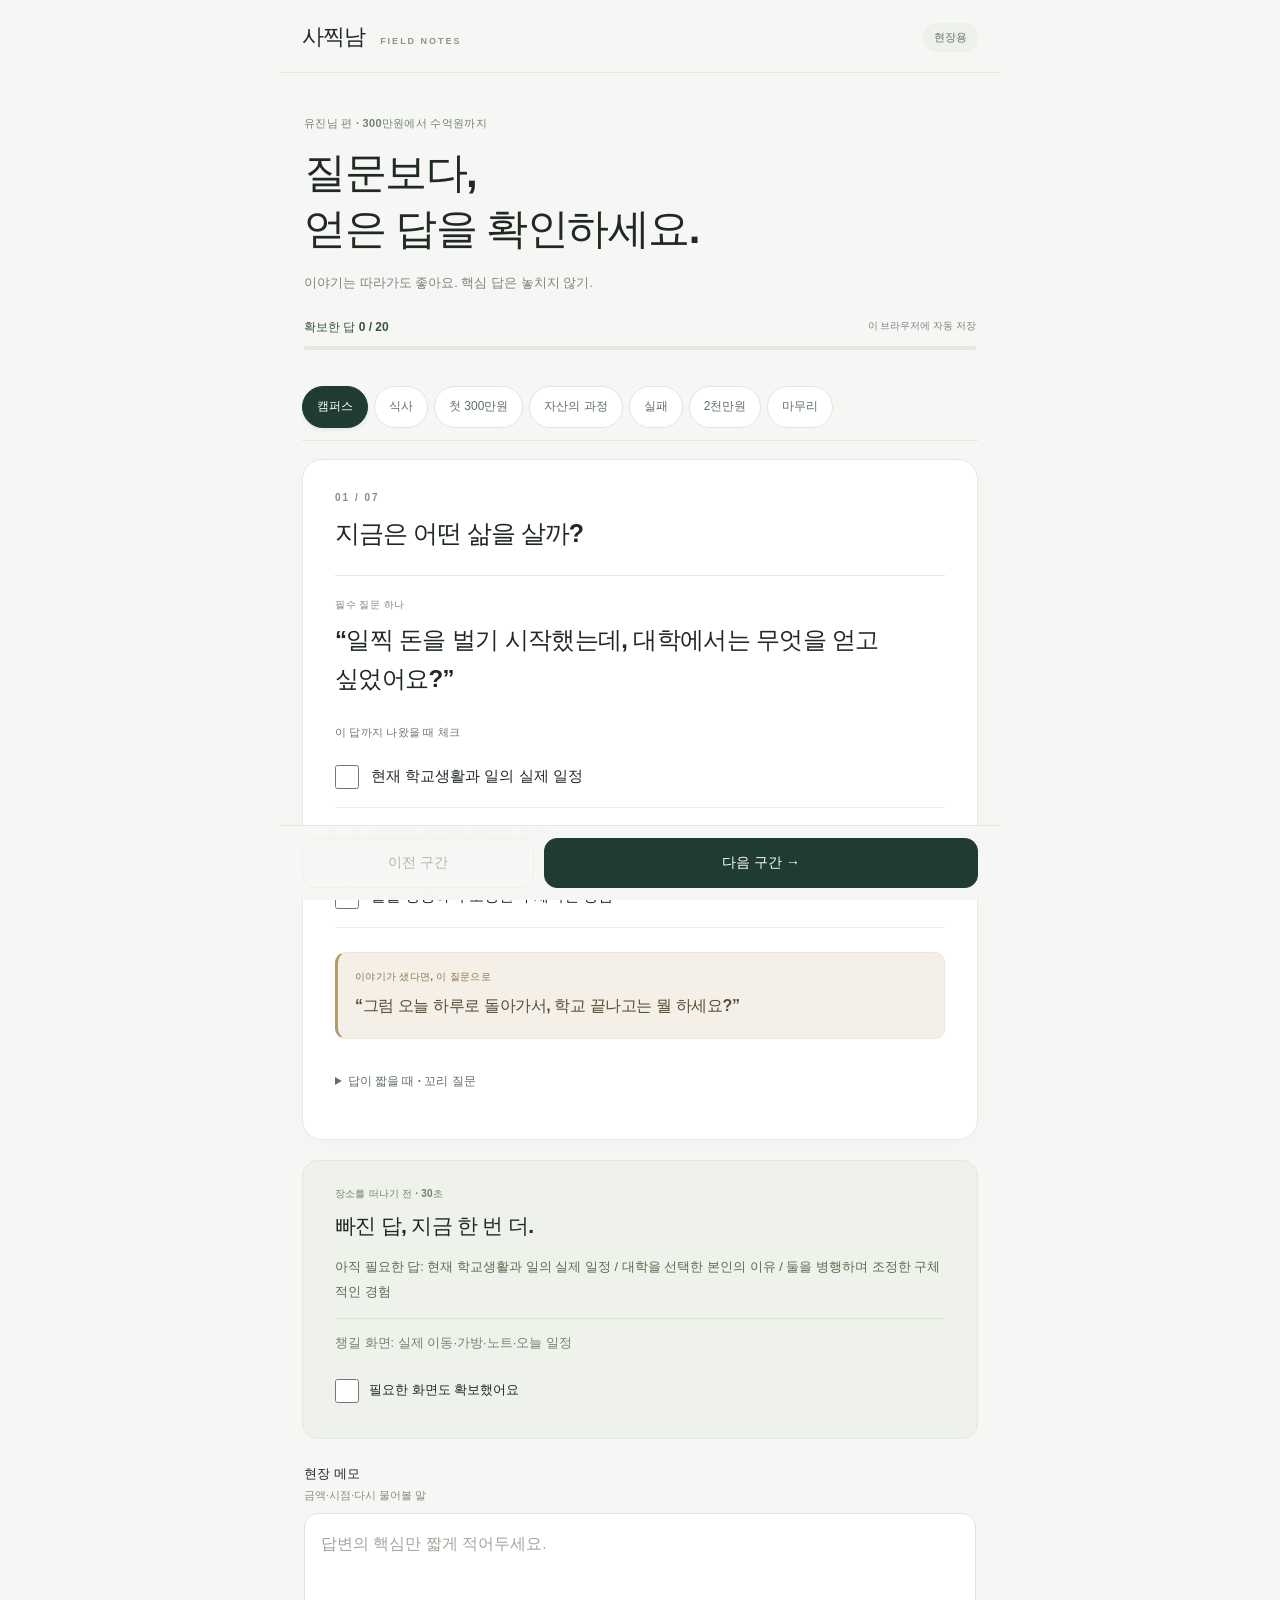
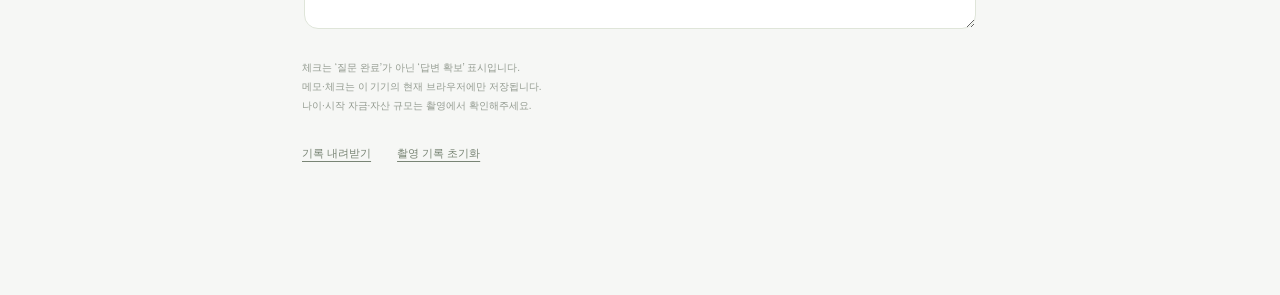
==== index.html @ 492e7551 "Create mobile field interview cards" ====
<!doctype html><html lang="ko"><head><meta charset="utf-8"><meta name="viewport" content="width=device-width, initial-scale=1, viewport-fit=cover"><meta name="theme-color" content="#f5f4ee"><meta name="robots" content="noindex,nofollow"><title>사찍남 · 현장 카드</title><link rel="stylesheet" href="style.css"><link rel="stylesheet" href="refined.css"></head><body>
<header><div class="brand">사찍남 <span>FIELD NOTES</span></div><span class="private">현장용</span></header>
<main><section class="intro"><p class="eyebrow">유진님 편 · 300만원에서 수억원까지</p><h1>질문보다,<br>얻은 답을 확인하세요.</h1><p class="sub">이야기는 따라가도 좋아요. 핵심 답은 놓치지 않기.</p><div class="progress-label"><strong id="total"></strong><span id="save" role="status">이 브라우저에 자동 저장</span></div><progress id="progress" max="20" value="0" aria-label="전체 답변 확보 진행률"></progress></section>
<nav id="nav" aria-label="촬영 구간"></nav>
<article id="card"></article>
<section class="move"><div class="eyebrow">장소를 떠나기 전 · 30초</div><h2>빠진 답, 지금 한 번 더.</h2><p id="missing"></p><p id="shot"></p><label class="shot-check"><input type="checkbox" id="shotDone"> 필요한 화면도 확보했어요</label></section>
<section class="notes"><label for="memo">현장 메모 <span>금액·시점·다시 물어볼 말</span></label><textarea id="memo" rows="3" placeholder="답변의 핵심만 짧게 적어두세요."></textarea></section>
<div class="paging"><button id="prev">이전 구간</button><button id="next">다음 구간 →</button></div>
<footer>체크는 ‘질문 완료’가 아닌 ‘답변 확보’ 표시입니다.<br>메모·체크는 이 기기의 현재 브라우저에만 저장됩니다.<br>나이·시작 자금·자산 규모는 촬영에서 확인해주세요.<div class="tools"><button id="export">기록 내려받기</button><button id="reset">촬영 기록 초기화</button></div></footer></main>
<dialog id="resetDialog"><h2>촬영 기록을 비울까요?</h2><p>이 브라우저에 저장된 체크와 메모를 지웁니다. 필요하면 먼저 기록을 내려받으세요.</p><button id="cancelReset">취소</button><button id="confirmReset">기록 비우기</button></dialog>
<script src="app.js"></script></body></html>
---- style.css ----
:root{font-family:-apple-system,BlinkMacSystemFont,'Apple SD Gothic Neo','Noto Sans KR',sans-serif;color:#232820;background:#f5f4ee;font-synthesis:none}*{box-sizing:border-box}body{margin:0}header{max-width:720px;margin:auto;padding:24px 22px 14px;display:flex;justify-content:space-between;align-items:center}.brand{font-weight:850;font-size:21px}.brand span{font-size:10px;letter-spacing:1.5px;margin-left:10px;color:#6a7065}.private{font-size:11px;border:1px solid #cccfc4;border-radius:20px;padding:6px 10px}main{max-width:720px;margin:auto;padding:12px 22px 40px}.eyebrow{font-size:12px;color:#626d58;font-weight:700;letter-spacing:.2px}h1{font-size:36px;line-height:1.3;letter-spacing:-1.6px;margin:16px 0}h2{font-size:22px;line-height:1.5;letter-spacing:-.7px}.sub{font-size:14px;color:#6b7068;line-height:1.7}.progress-label{display:flex;justify-content:space-between;gap:10px;font-size:12px;margin-top:28px}.progress-label span{color:#777e72;font-size:11px}progress{width:100%;height:5px;border:0;display:block;margin:10px 0 24px;background:#dedfd5;border-radius:5px}progress::-webkit-progress-bar{background:#dedfd5;border-radius:5px}progress::-webkit-progress-value{background:#576b42;border-radius:5px}nav{position:sticky;top:0;z-index:2;display:flex;overflow:auto;gap:7px;padding:12px 0;background:#f5f4eef5;scrollbar-width:none}button{font:inherit;cursor:pointer;min-height:44px;border:1px solid #d4d6cb;border-radius:10px;background:#fff;color:#333c2c;padding:11px 14px}button:focus-visible,input:focus-visible,textarea:focus-visible{outline:3px solid #bb7629;outline-offset:3px}nav button{white-space:nowrap;font-size:13px;border-radius:24px}nav button[aria-current=true]{background:#283822;color:white;border-color:#283822}article{margin-top:16px;background:white;border:1px solid #e0e2d7;border-radius:18px;padding:24px 22px}.number{font-size:12px;letter-spacing:1.5px;color:#738267}article h2{margin:12px 0 22px;font-size:27px}.question{border-top:1px solid #e4e5dd;padding-top:20px}.question p{font-size:21px;font-weight:700;line-height:1.65;margin:8px 0 24px;word-break:keep-all}.check-title{font-size:12px;font-weight:800;margin:4px 0 8px}.answer{display:flex;gap:12px;align-items:flex-start;min-height:56px;padding:14px 0;line-height:1.6;font-size:16px;border-bottom:1px solid #eeefe8}.answer input,.shot-check input{flex-shrink:0;width:23px;height:23px;margin:2px 0 0;accent-color:#566d40}.answer:has(input:checked){color:#5c6d4f}.rescue{background:#f8efe3;border-radius:12px;padding:16px;margin-top:24px}.rescue .eyebrow{color:#8b622f}.rescue p{font-size:17px;font-weight:700;line-height:1.6;margin:8px 0 0}details{margin-top:20px;font-size:15px;line-height:1.8}summary{cursor:pointer;min-height:44px;padding:8px 0;font-weight:600}details ul{padding-left:20px;margin:0}.move{padding:26px 6px 8px}.move h2{margin:6px 0}.move p{font-size:15px;line-height:1.8}#missing{color:#7e4c2c}#shot{color:#656c5f}.shot-check{display:flex;gap:10px;align-items:center;font-size:15px;min-height:44px}.notes{padding:22px 0}.notes label{font-weight:700;display:block;font-size:15px;margin-bottom:10px}.notes span{display:block;color:#7a8174;font-weight:400;font-size:12px;margin-top:5px}textarea{width:100%;font:inherit;font-size:16px;line-height:1.7;padding:14px;border:1px solid #cdd2c5;border-radius:12px;background:#fff;resize:vertical}.paging{display:flex;gap:10px}.paging button{flex:1}#next{background:#283822;color:white}button:disabled{opacity:.35;cursor:default}footer{font-size:11px;line-height:1.9;color:#787d73;margin-top:30px}.tools{display:flex;gap:10px;margin-top:16px}.tools button{font-size:12px;background:transparent}dialog{max-width:360px;width:calc(100% - 36px);border:0;border-radius:18px;padding:24px;line-height:1.7}dialog::backdrop{background:#0006}dialog h2{margin-top:0}dialog button{margin-right:8px}@media(min-width:650px){h1{font-size:44px}article{padding:32px}}@media(prefers-reduced-motion:no-preference){progress{transition:all .2s}}
---- refined.css ----
/* Mobile field notebook: quiet hierarchy, generous touch targets. */
:root{background:#f6f7f5;color:#202923;--ink:#203c32;--line:#e3e8e1}
header{padding-top:22px;padding-bottom:20px;border-bottom:1px solid var(--line)}
.brand{letter-spacing:-1px;font-size:22px}.brand span{letter-spacing:2px;color:#8a968b;font-size:9px;font-weight:600}
.private{color:#617466;background:#edf1eb;border:none;font-weight:600;padding:7px 11px}
main{padding-top:22px;padding-bottom:120px}.intro{padding:0 2px}.intro>.eyebrow{font-size:11px;color:#718175;letter-spacing:.3px}
h1{font-size:34px;letter-spacing:-1.5px;line-height:1.34;margin:14px 0}.sub{font-size:13px;color:#7a847c}
.progress-label{margin-top:25px}.progress-label strong{color:#365644;font-size:12px}.progress-label span{font-size:10px;color:#7a847c}
progress{height:4px;margin:10px 0 16px}progress::-webkit-progress-bar{background:#e3e9e0}progress::-webkit-progress-value{background:#52765b}
nav{background:#f6f7f5f7;padding:12px 0;border-bottom:1px solid var(--line);backdrop-filter:blur(12px);gap:6px}
nav button{font-size:12px;min-height:42px;padding:10px 14px;border-color:#e0e6dc;background:#fff;color:#607064}
nav button[aria-current=true]{background:var(--ink);border-color:var(--ink);box-shadow:0 2px 4px #203c3215}
article{border:1px solid var(--line);border-radius:20px;padding:24px 22px;margin-top:18px;box-shadow:0 5px 24px #263f2d04}
.number{font-size:10px;letter-spacing:2px;font-weight:700;color:#81917e}article h2{font-size:25px;letter-spacing:-1px;margin:12px 0 24px;line-height:1.45}
.question{border-top:1px solid var(--line);padding-top:22px}.question .eyebrow{font-size:10px;letter-spacing:.5px;color:#7e8b7f}.question p{font-size:21px;line-height:1.65;letter-spacing:-.65px;margin-bottom:26px}
.check-title{font-size:11px;color:#6d7b6f;letter-spacing:.2px}.answer{border-bottom:1px solid #edf0e9;font-size:15px;line-height:1.75;gap:12px;padding:15px 0;min-height:60px}
.answer:has(input:checked){background:#f3f7ef;border-radius:9px;color:#4c7051;padding-left:9px;padding-right:6px}
.answer input,.shot-check input{accent-color:#486d4e;width:24px;height:24px}.rescue{background:#f5f0e7;border:1px solid #eee6d7;border-left:3px solid #b69b6d;padding:17px;margin-top:24px;border-radius:11px}
.rescue .eyebrow{font-size:10px;color:#8a734f;letter-spacing:.3px}.rescue p{font-size:16px;line-height:1.8;letter-spacing:-.4px;color:#574c37}
details{font-size:14px;color:#647366}summary{font-size:12px;color:#617163;min-height:48px;padding:12px 0}
.move{margin-top:20px;padding:22px;background:#eef2eb;border:1px solid #e1e8dc;border-radius:16px}.move .eyebrow{font-size:10px;color:#6f806b}.move h2{font-size:21px;margin:9px 0 14px}.move p{font-size:13px;line-height:1.9}#missing{color:#596c50}#shot{color:#78816f;border-top:1px solid #dce3d5;padding-top:12px}.shot-check{font-size:13px;margin-top:12px}
.notes{padding:26px 2px 0}.notes label{font-size:13px}.notes span{font-size:11px;font-weight:400;color:#859080}textarea{border-color:#dfe5d9;border-radius:14px;font-size:16px;padding:16px;background:#fff;min-height:100px}textarea::placeholder{color:#a0a79c}
.paging{position:fixed;bottom:0;left:50%;transform:translateX(-50%);width:100%;max-width:720px;padding:12px 22px calc(12px + env(safe-area-inset-bottom));background:#f6f7f5f5;backdrop-filter:blur(16px);border-top:1px solid var(--line);z-index:5;gap:10px}
.paging button{min-height:50px;border-radius:13px;font-size:14px;font-weight:650}.paging #prev{flex:.8;background:transparent;border-color:#dce3d7}.paging #next{flex:1.6;background:var(--ink);border-color:var(--ink)}
footer{margin-top:25px;color:#939b90;font-size:10px;line-height:1.9}.tools{margin-top:16px}.tools button{border:0;padding:8px 0;margin-right:16px;font-size:11px;text-decoration:underline;text-underline-offset:4px;color:#798575}
dialog{box-shadow:0 20px 80px #0002}dialog p{color:#697567;font-size:14px}#confirmReset{background:var(--ink);color:white}
@media(min-width:650px){main{padding-top:32px}.intro{padding-bottom:8px}h1{font-size:42px}article{padding:32px}.question p{font-size:24px}.move{padding:26px 32px}}
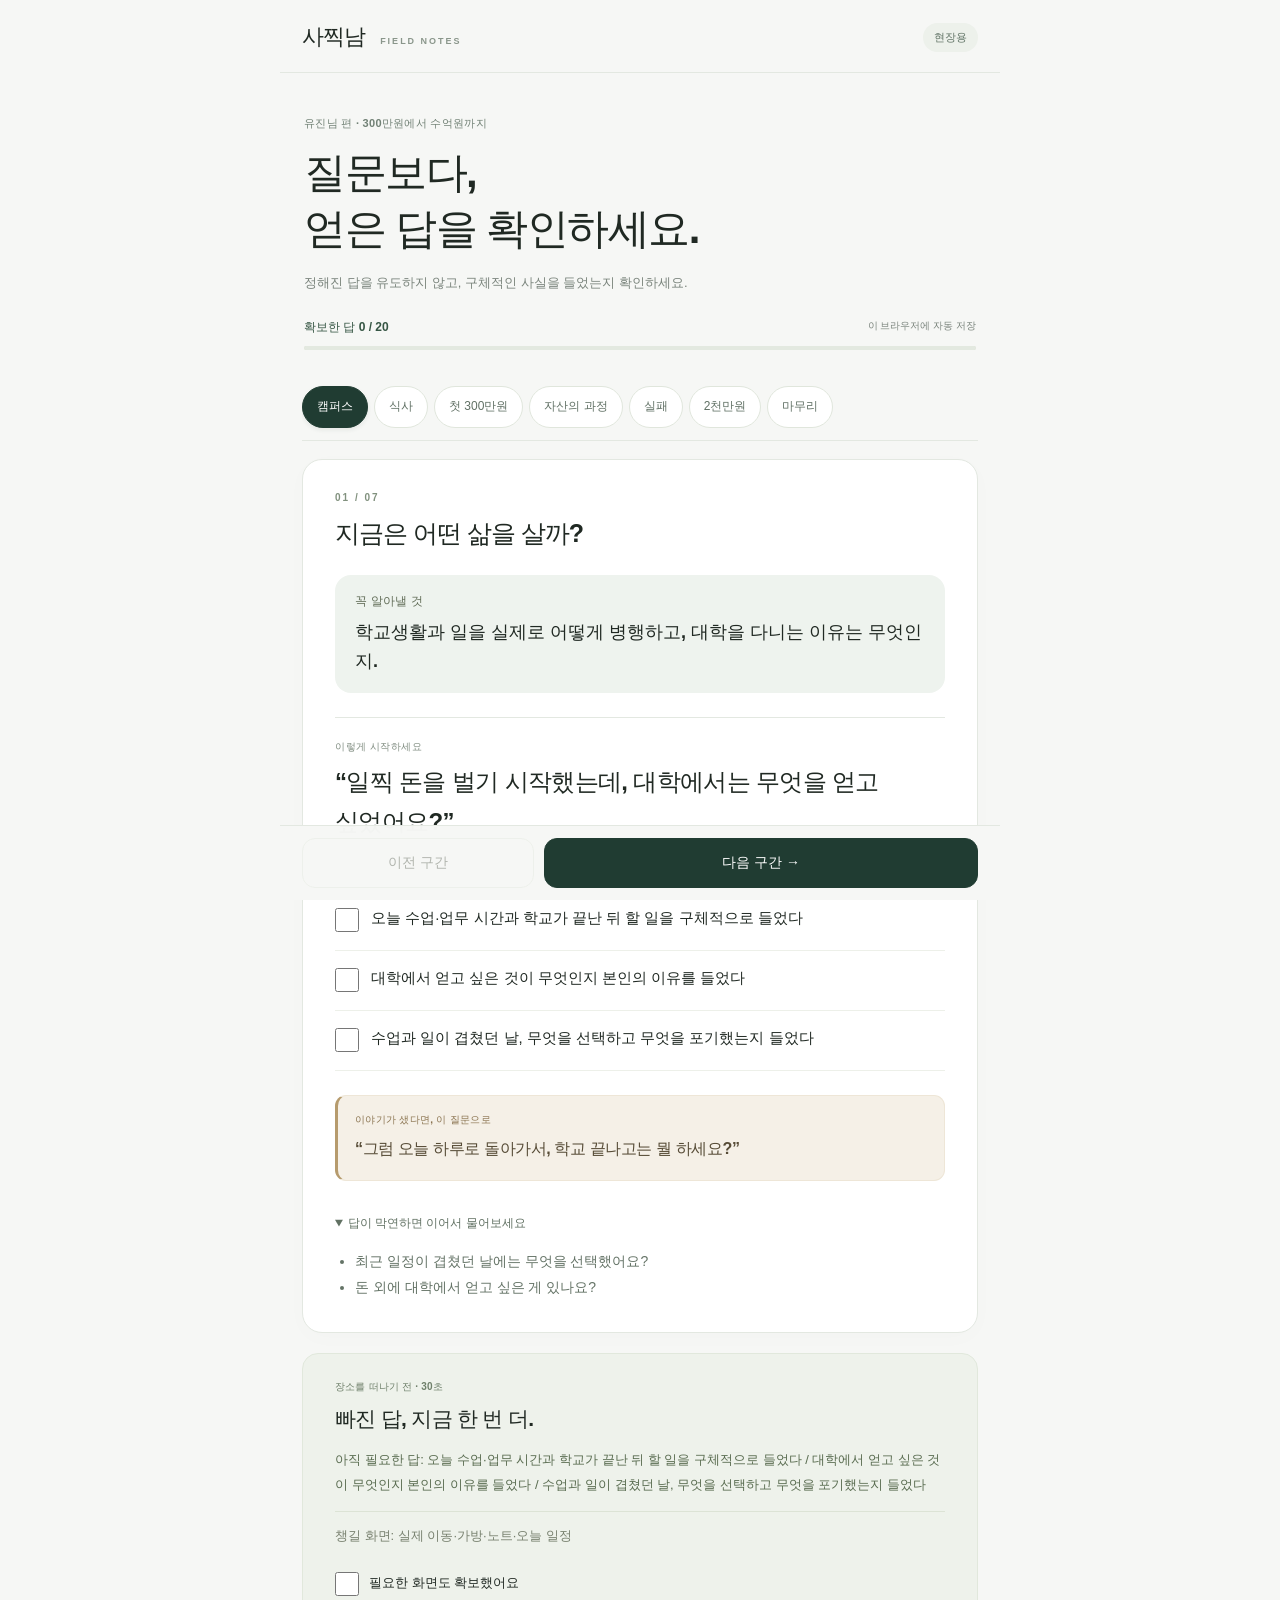
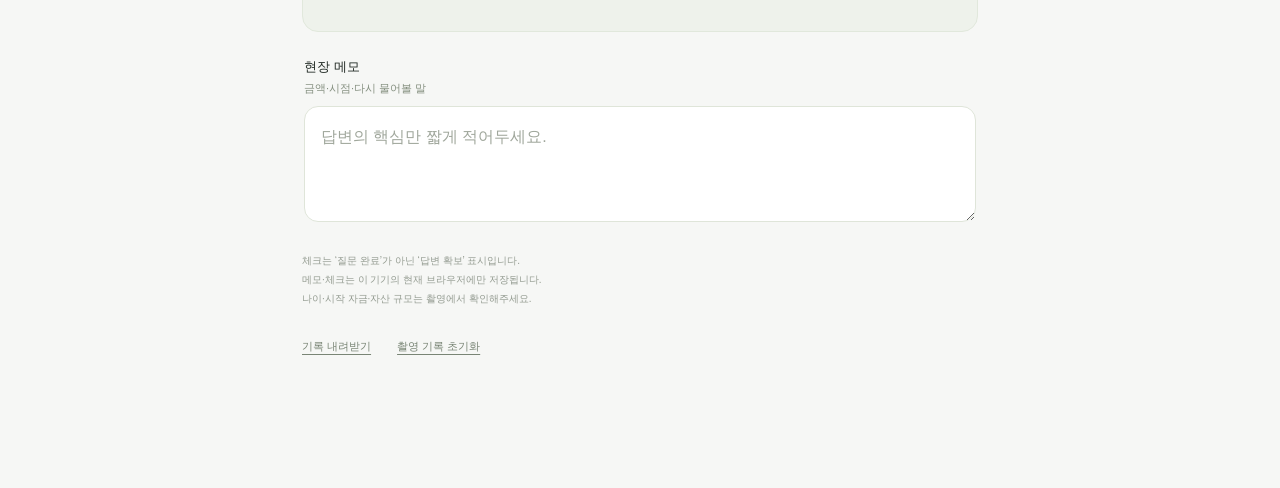
==== commit 172149fc: "Clarify interview goals and concrete answer completion criteria" ====
--- a/index.html
+++ b/index.html
@@ -1,6 +1,6 @@
 <!doctype html><html lang="ko"><head><meta charset="utf-8"><meta name="viewport" content="width=device-width, initial-scale=1, viewport-fit=cover"><meta name="theme-color" content="#f5f4ee"><meta name="robots" content="noindex,nofollow"><title>사찍남 · 현장 카드</title><link rel="stylesheet" href="style.css"><link rel="stylesheet" href="refined.css"></head><body>
 <header><div class="brand">사찍남 <span>FIELD NOTES</span></div><span class="private">현장용</span></header>
-<main><section class="intro"><p class="eyebrow">유진님 편 · 300만원에서 수억원까지</p><h1>질문보다,<br>얻은 답을 확인하세요.</h1><p class="sub">이야기는 따라가도 좋아요. 핵심 답은 놓치지 않기.</p><div class="progress-label"><strong id="total"></strong><span id="save" role="status">이 브라우저에 자동 저장</span></div><progress id="progress" max="20" value="0" aria-label="전체 답변 확보 진행률"></progress></section>
+<main><section class="intro"><p class="eyebrow">유진님 편 · 300만원에서 수억원까지</p><h1>질문보다,<br>얻은 답을 확인하세요.</h1><p class="sub">정해진 답을 유도하지 않고, 구체적인 사실을 들었는지 확인하세요.</p><div class="progress-label"><strong id="total"></strong><span id="save" role="status">이 브라우저에 자동 저장</span></div><progress id="progress" max="20" value="0" aria-label="전체 답변 확보 진행률"></progress></section>
 <nav id="nav" aria-label="촬영 구간"></nav>
 <article id="card"></article>
 <section class="move"><div class="eyebrow">장소를 떠나기 전 · 30초</div><h2>빠진 답, 지금 한 번 더.</h2><p id="missing"></p><p id="shot"></p><label class="shot-check"><input type="checkbox" id="shotDone"> 필요한 화면도 확보했어요</label></section>
--- a/refined.css
+++ b/refined.css
@@ -25,3 +25,5 @@
 footer{margin-top:25px;color:#939b90;font-size:10px;line-height:1.9}.tools{margin-top:16px}.tools button{border:0;padding:8px 0;margin-right:16px;font-size:11px;text-decoration:underline;text-underline-offset:4px;color:#798575}
 dialog{box-shadow:0 20px 80px #0002}dialog p{color:#697567;font-size:14px}#confirmReset{background:var(--ink);color:white}
 @media(min-width:650px){main{padding-top:32px}.intro{padding-bottom:8px}h1{font-size:42px}article{padding:32px}.question p{font-size:24px}.move{padding:26px 32px}}
+
+.goal{margin:24px 0;padding:18px 20px;background:#eef3ee;border-radius:16px;} .goal p{margin:8px 0 0;font-size:18px;line-height:1.6;font-weight:600;} .answer span{line-height:1.65;}
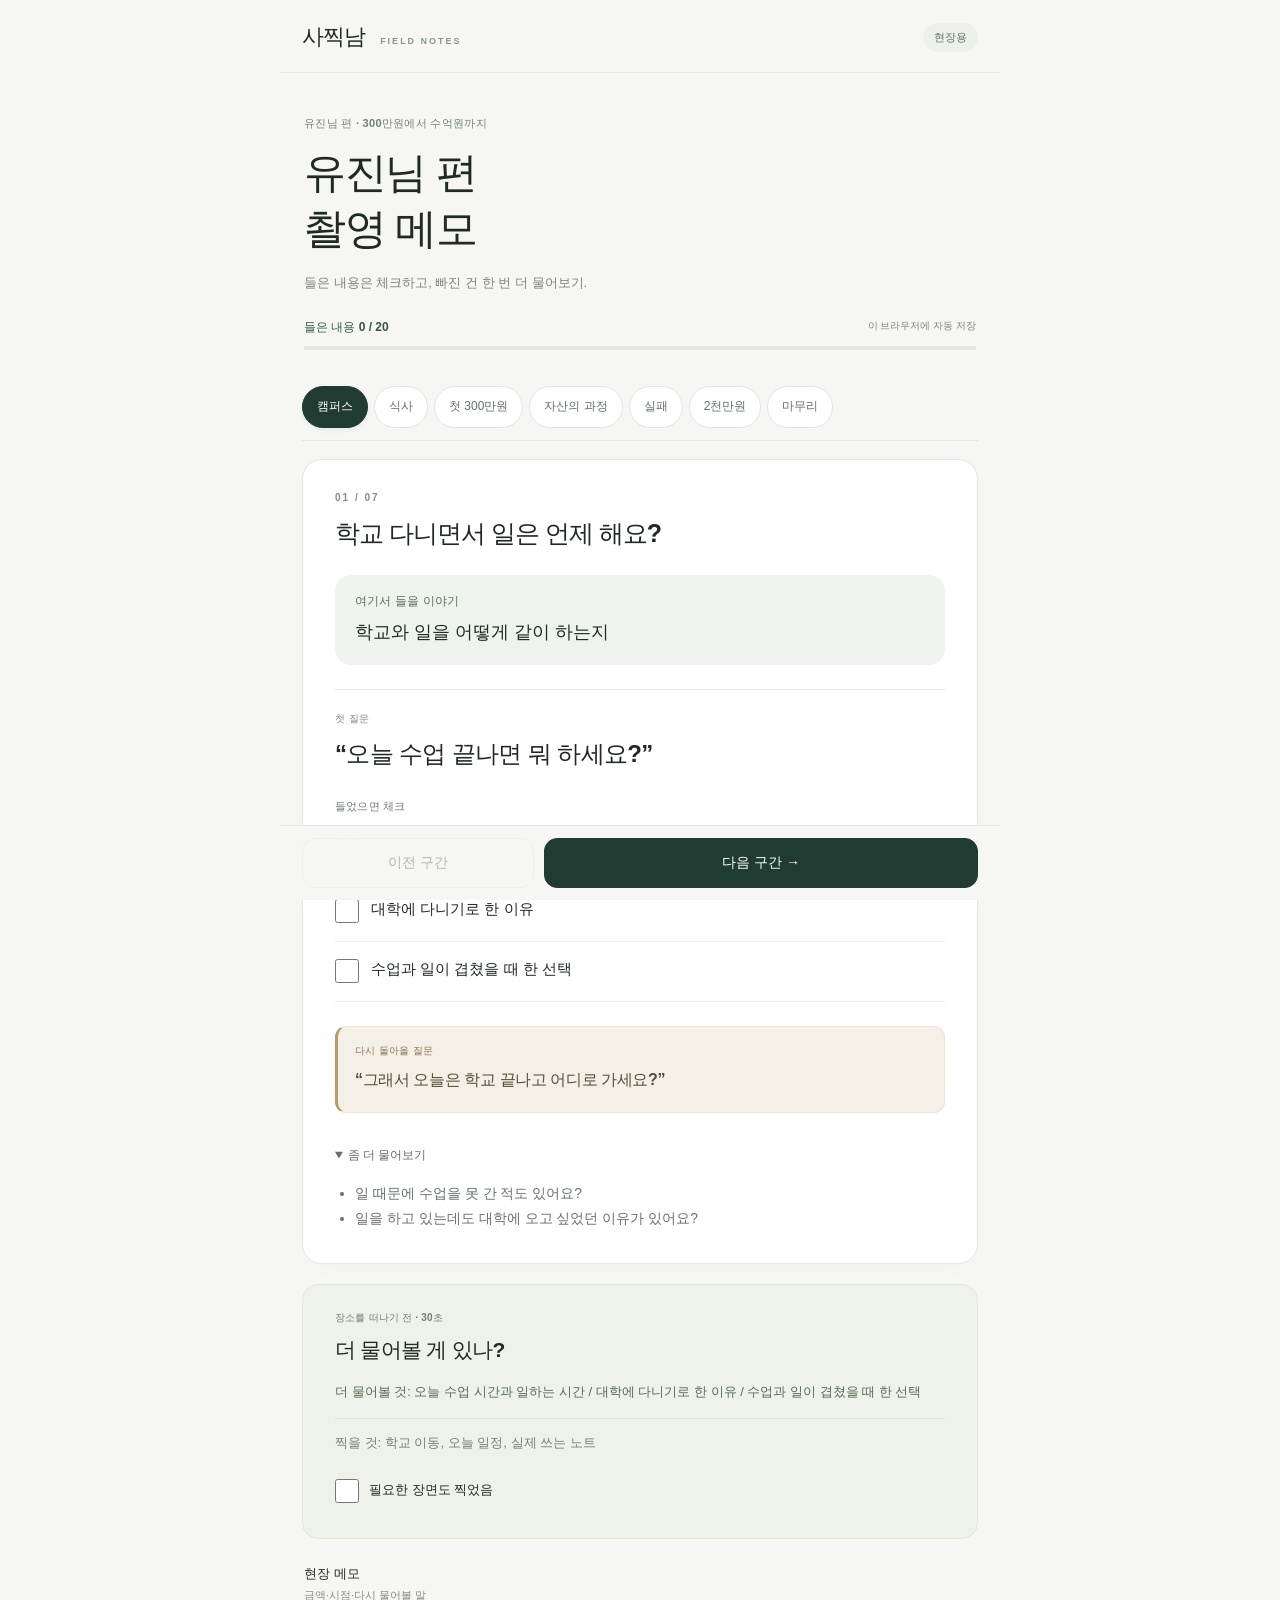
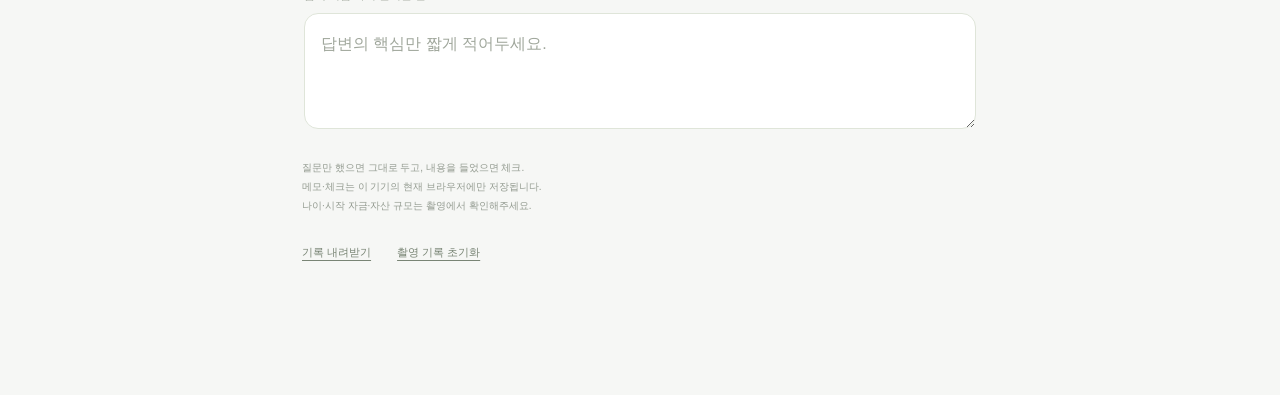
==== commit 4961c0e1: "Use conversational field notes throughout interview cards" ====
--- a/index.html
+++ b/index.html
@@ -1,11 +1,11 @@
-<!doctype html><html lang="ko"><head><meta charset="utf-8"><meta name="viewport" content="width=device-width, initial-scale=1, viewport-fit=cover"><meta name="theme-color" content="#f5f4ee"><meta name="robots" content="noindex,nofollow"><title>사찍남 · 현장 카드</title><link rel="stylesheet" href="style.css"><link rel="stylesheet" href="refined.css"></head><body>
+<!doctype html><html lang="ko"><head><meta charset="utf-8"><meta name="viewport" content="width=device-width, initial-scale=1, viewport-fit=cover"><meta name="theme-color" content="#f5f4ee"><meta name="robots" content="noindex,nofollow"><title>사찍남 · 현장 카드</title><link rel="stylesheet" href="style.css"><link rel="stylesheet" href="refined.css?v=3"></head><body>
 <header><div class="brand">사찍남 <span>FIELD NOTES</span></div><span class="private">현장용</span></header>
-<main><section class="intro"><p class="eyebrow">유진님 편 · 300만원에서 수억원까지</p><h1>질문보다,<br>얻은 답을 확인하세요.</h1><p class="sub">정해진 답을 유도하지 않고, 구체적인 사실을 들었는지 확인하세요.</p><div class="progress-label"><strong id="total"></strong><span id="save" role="status">이 브라우저에 자동 저장</span></div><progress id="progress" max="20" value="0" aria-label="전체 답변 확보 진행률"></progress></section>
+<main><section class="intro"><p class="eyebrow">유진님 편 · 300만원에서 수억원까지</p><h1>유진님 편<br>촬영 메모</h1><p class="sub">들은 내용은 체크하고, 빠진 건 한 번 더 물어보기.</p><div class="progress-label"><strong id="total"></strong><span id="save" role="status">이 브라우저에 자동 저장</span></div><progress id="progress" max="20" value="0" aria-label="전체 답변 확보 진행률"></progress></section>
 <nav id="nav" aria-label="촬영 구간"></nav>
 <article id="card"></article>
-<section class="move"><div class="eyebrow">장소를 떠나기 전 · 30초</div><h2>빠진 답, 지금 한 번 더.</h2><p id="missing"></p><p id="shot"></p><label class="shot-check"><input type="checkbox" id="shotDone"> 필요한 화면도 확보했어요</label></section>
+<section class="move"><div class="eyebrow">장소를 떠나기 전 · 30초</div><h2>더 물어볼 게 있나?</h2><p id="missing"></p><p id="shot"></p><label class="shot-check"><input type="checkbox" id="shotDone"> 필요한 장면도 찍었음</label></section>
 <section class="notes"><label for="memo">현장 메모 <span>금액·시점·다시 물어볼 말</span></label><textarea id="memo" rows="3" placeholder="답변의 핵심만 짧게 적어두세요."></textarea></section>
 <div class="paging"><button id="prev">이전 구간</button><button id="next">다음 구간 →</button></div>
-<footer>체크는 ‘질문 완료’가 아닌 ‘답변 확보’ 표시입니다.<br>메모·체크는 이 기기의 현재 브라우저에만 저장됩니다.<br>나이·시작 자금·자산 규모는 촬영에서 확인해주세요.<div class="tools"><button id="export">기록 내려받기</button><button id="reset">촬영 기록 초기화</button></div></footer></main>
+<footer>질문만 했으면 그대로 두고, 내용을 들었으면 체크.<br>메모·체크는 이 기기의 현재 브라우저에만 저장됩니다.<br>나이·시작 자금·자산 규모는 촬영에서 확인해주세요.<div class="tools"><button id="export">기록 내려받기</button><button id="reset">촬영 기록 초기화</button></div></footer></main>
 <dialog id="resetDialog"><h2>촬영 기록을 비울까요?</h2><p>이 브라우저에 저장된 체크와 메모를 지웁니다. 필요하면 먼저 기록을 내려받으세요.</p><button id="cancelReset">취소</button><button id="confirmReset">기록 비우기</button></dialog>
-<script src="app.js"></script></body></html>
+<script src="app.js?v=3"></script></body></html>
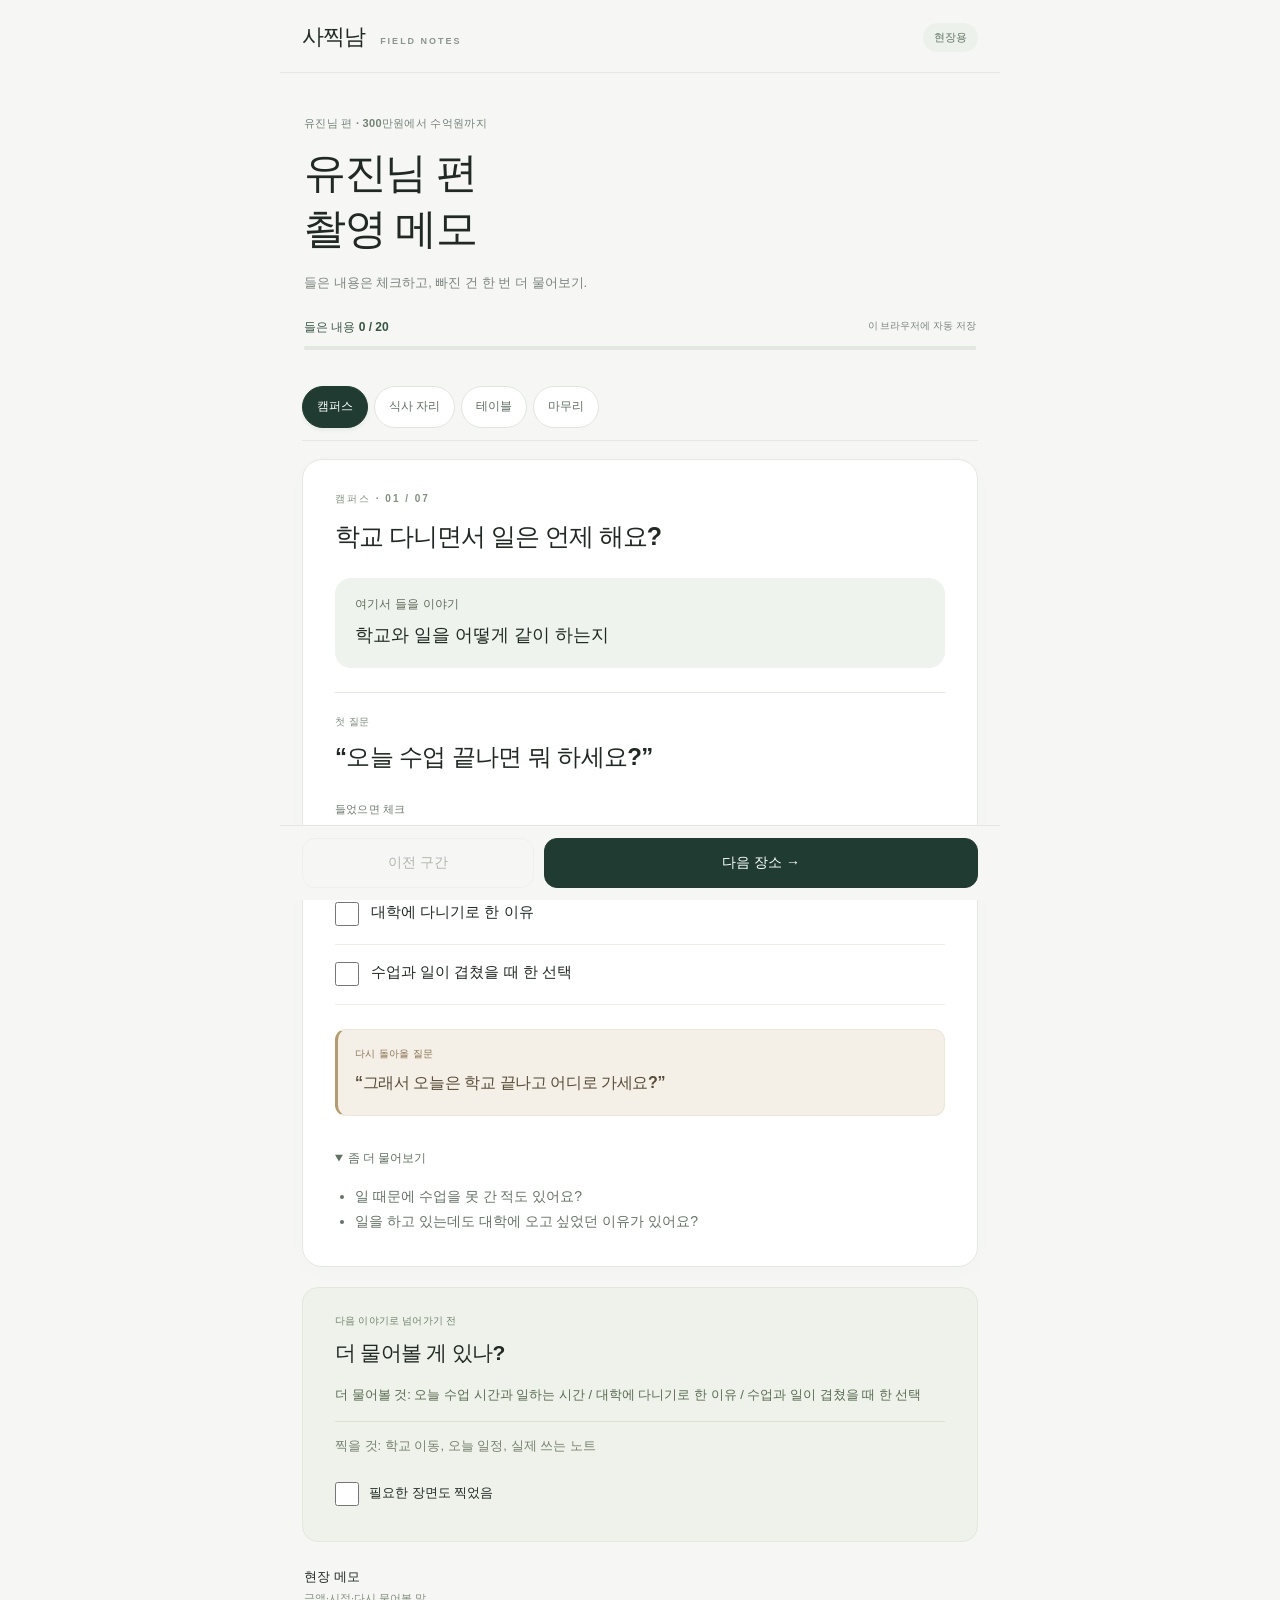
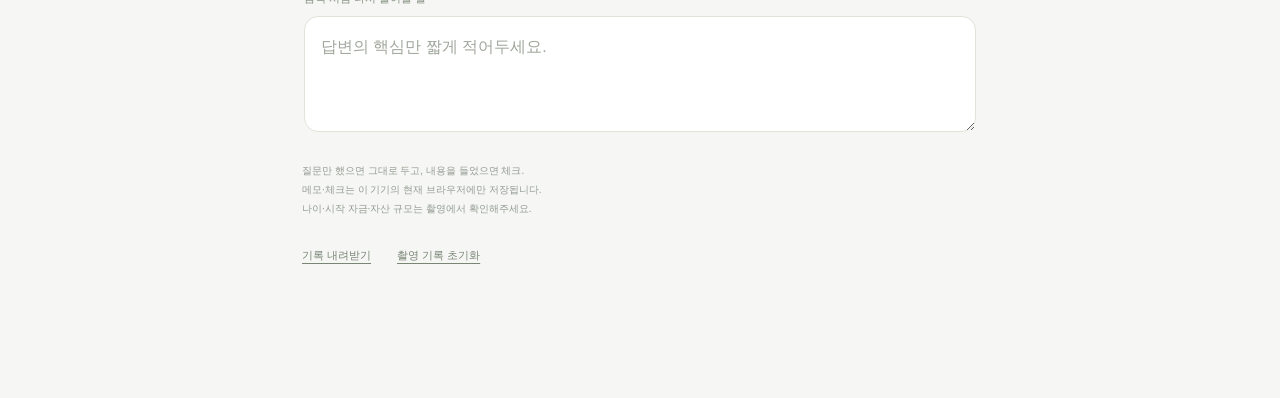
==== commit 2d28b80a: "Group interview cards by filming location" ====
--- a/index.html
+++ b/index.html
@@ -1,11 +1,11 @@
-<!doctype html><html lang="ko"><head><meta charset="utf-8"><meta name="viewport" content="width=device-width, initial-scale=1, viewport-fit=cover"><meta name="theme-color" content="#f5f4ee"><meta name="robots" content="noindex,nofollow"><title>사찍남 · 현장 카드</title><link rel="stylesheet" href="style.css"><link rel="stylesheet" href="refined.css?v=3"></head><body>
+<!doctype html><html lang="ko"><head><meta charset="utf-8"><meta name="viewport" content="width=device-width, initial-scale=1, viewport-fit=cover"><meta name="theme-color" content="#f5f4ee"><meta name="robots" content="noindex,nofollow"><title>사찍남 · 현장 카드</title><link rel="stylesheet" href="style.css"><link rel="stylesheet" href="refined.css?v=4"></head><body>
 <header><div class="brand">사찍남 <span>FIELD NOTES</span></div><span class="private">현장용</span></header>
 <main><section class="intro"><p class="eyebrow">유진님 편 · 300만원에서 수억원까지</p><h1>유진님 편<br>촬영 메모</h1><p class="sub">들은 내용은 체크하고, 빠진 건 한 번 더 물어보기.</p><div class="progress-label"><strong id="total"></strong><span id="save" role="status">이 브라우저에 자동 저장</span></div><progress id="progress" max="20" value="0" aria-label="전체 답변 확보 진행률"></progress></section>
-<nav id="nav" aria-label="촬영 구간"></nav>
+<nav id="nav" aria-label="촬영 장소"></nav><div id="topics" aria-label="이 장소에서 물어볼 이야기"></div>
 <article id="card"></article>
-<section class="move"><div class="eyebrow">장소를 떠나기 전 · 30초</div><h2>더 물어볼 게 있나?</h2><p id="missing"></p><p id="shot"></p><label class="shot-check"><input type="checkbox" id="shotDone"> 필요한 장면도 찍었음</label></section>
+<section class="move"><div class="eyebrow">다음 이야기로 넘어가기 전</div><h2>더 물어볼 게 있나?</h2><p id="missing"></p><p id="shot"></p><label class="shot-check"><input type="checkbox" id="shotDone"> 필요한 장면도 찍었음</label></section>
 <section class="notes"><label for="memo">현장 메모 <span>금액·시점·다시 물어볼 말</span></label><textarea id="memo" rows="3" placeholder="답변의 핵심만 짧게 적어두세요."></textarea></section>
 <div class="paging"><button id="prev">이전 구간</button><button id="next">다음 구간 →</button></div>
 <footer>질문만 했으면 그대로 두고, 내용을 들었으면 체크.<br>메모·체크는 이 기기의 현재 브라우저에만 저장됩니다.<br>나이·시작 자금·자산 규모는 촬영에서 확인해주세요.<div class="tools"><button id="export">기록 내려받기</button><button id="reset">촬영 기록 초기화</button></div></footer></main>
 <dialog id="resetDialog"><h2>촬영 기록을 비울까요?</h2><p>이 브라우저에 저장된 체크와 메모를 지웁니다. 필요하면 먼저 기록을 내려받으세요.</p><button id="cancelReset">취소</button><button id="confirmReset">기록 비우기</button></dialog>
-<script src="app.js?v=3"></script></body></html>
+<script src="app.js?v=4"></script></body></html>
--- a/refined.css
+++ b/refined.css
@@ -27,3 +27,5 @@
 @media(min-width:650px){main{padding-top:32px}.intro{padding-bottom:8px}h1{font-size:42px}article{padding:32px}.question p{font-size:24px}.move{padding:26px 32px}}
 
 .goal{margin:24px 0;padding:18px 20px;background:#eef3ee;border-radius:16px;} .goal p{margin:8px 0 0;font-size:18px;line-height:1.6;font-weight:600;} .answer span{line-height:1.65;}
+
+#topics{display:flex;gap:8px;flex-wrap:wrap;margin:16px 0;}#topics:empty{display:none}#topics button{border:1px solid #dce3dc;background:white;border-radius:10px;padding:10px 12px;color:#41574b;font:inherit;font-size:14px}#topics button[aria-current="true"]{background:#e8eee8;border-color:#536e5d;font-weight:700}
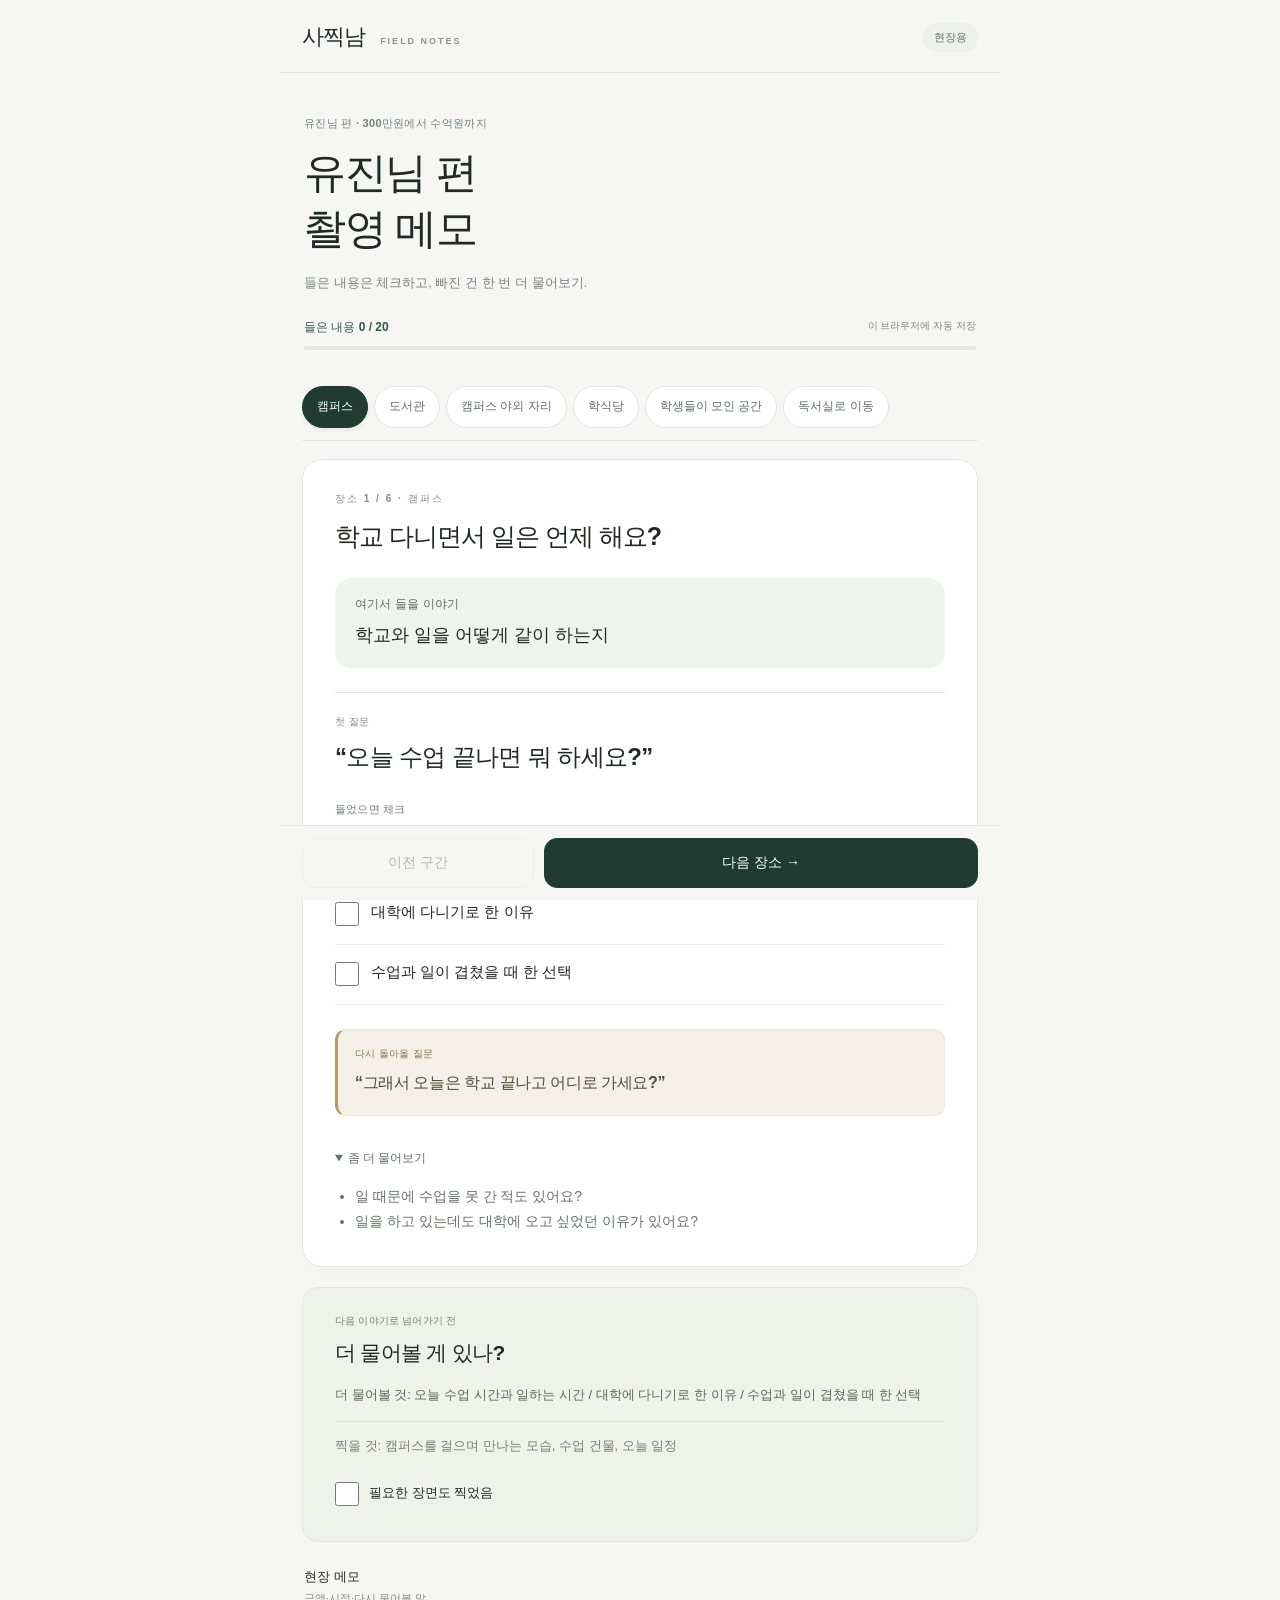
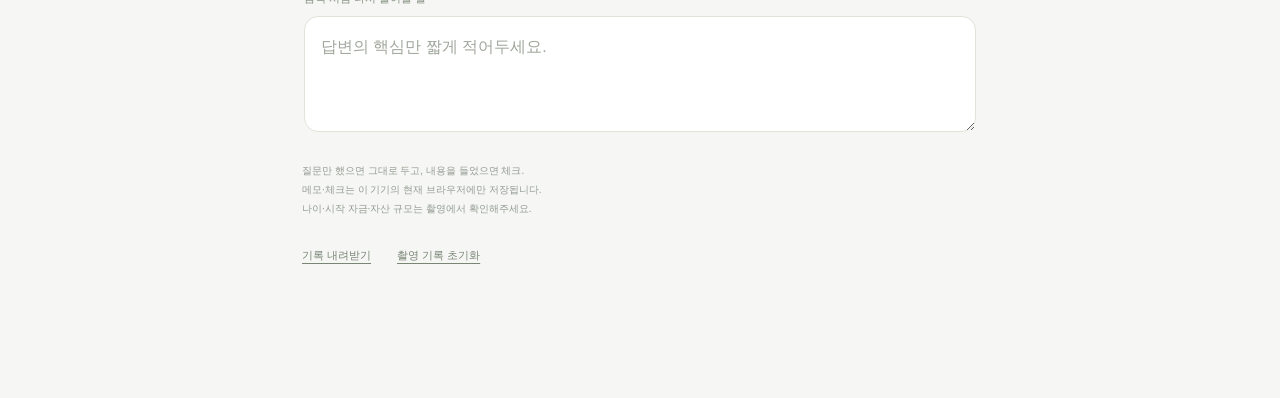
==== commit 7e51d4ea: "Follow six confirmed filming locations and end at study room" ====
--- a/index.html
+++ b/index.html
@@ -8,4 +8,4 @@
 <div class="paging"><button id="prev">이전 구간</button><button id="next">다음 구간 →</button></div>
 <footer>질문만 했으면 그대로 두고, 내용을 들었으면 체크.<br>메모·체크는 이 기기의 현재 브라우저에만 저장됩니다.<br>나이·시작 자금·자산 규모는 촬영에서 확인해주세요.<div class="tools"><button id="export">기록 내려받기</button><button id="reset">촬영 기록 초기화</button></div></footer></main>
 <dialog id="resetDialog"><h2>촬영 기록을 비울까요?</h2><p>이 브라우저에 저장된 체크와 메모를 지웁니다. 필요하면 먼저 기록을 내려받으세요.</p><button id="cancelReset">취소</button><button id="confirmReset">기록 비우기</button></dialog>
-<script src="app.js?v=4"></script></body></html>
+<script src="app.js?v=5"></script></body></html>
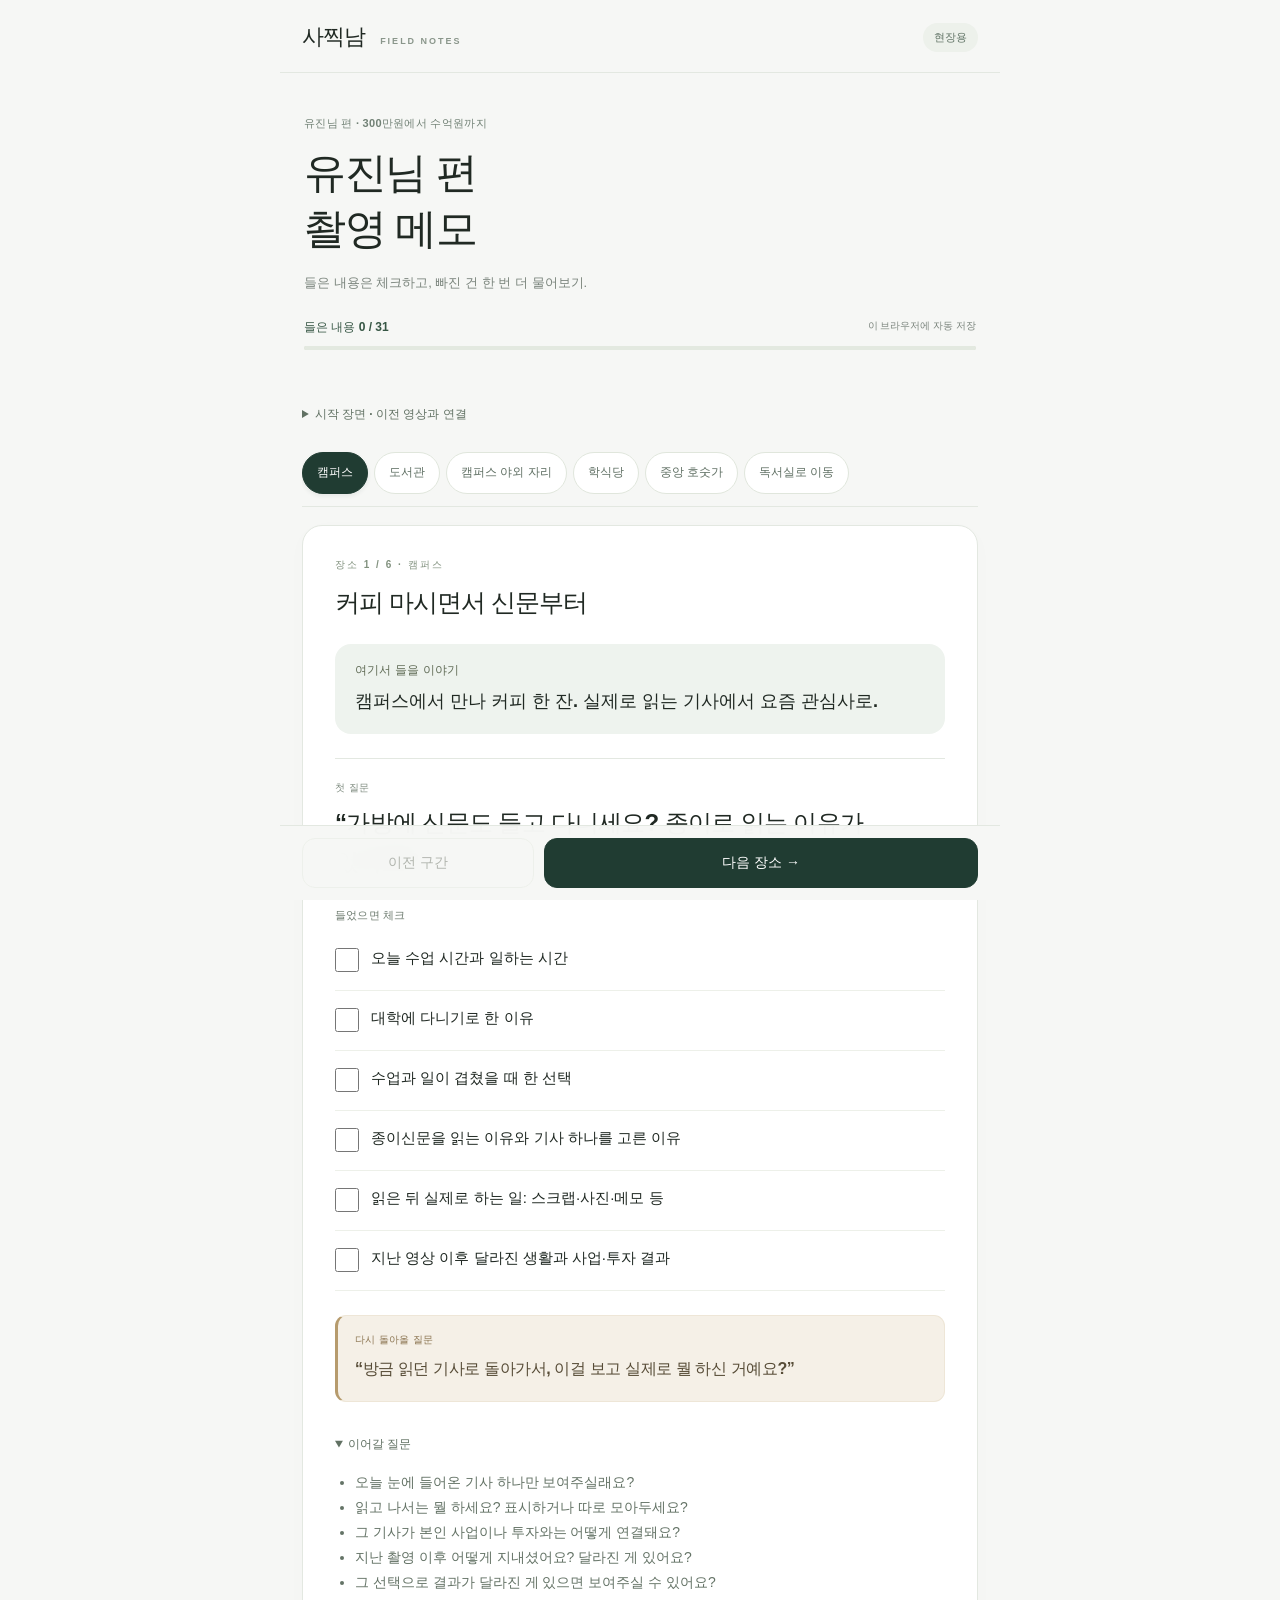
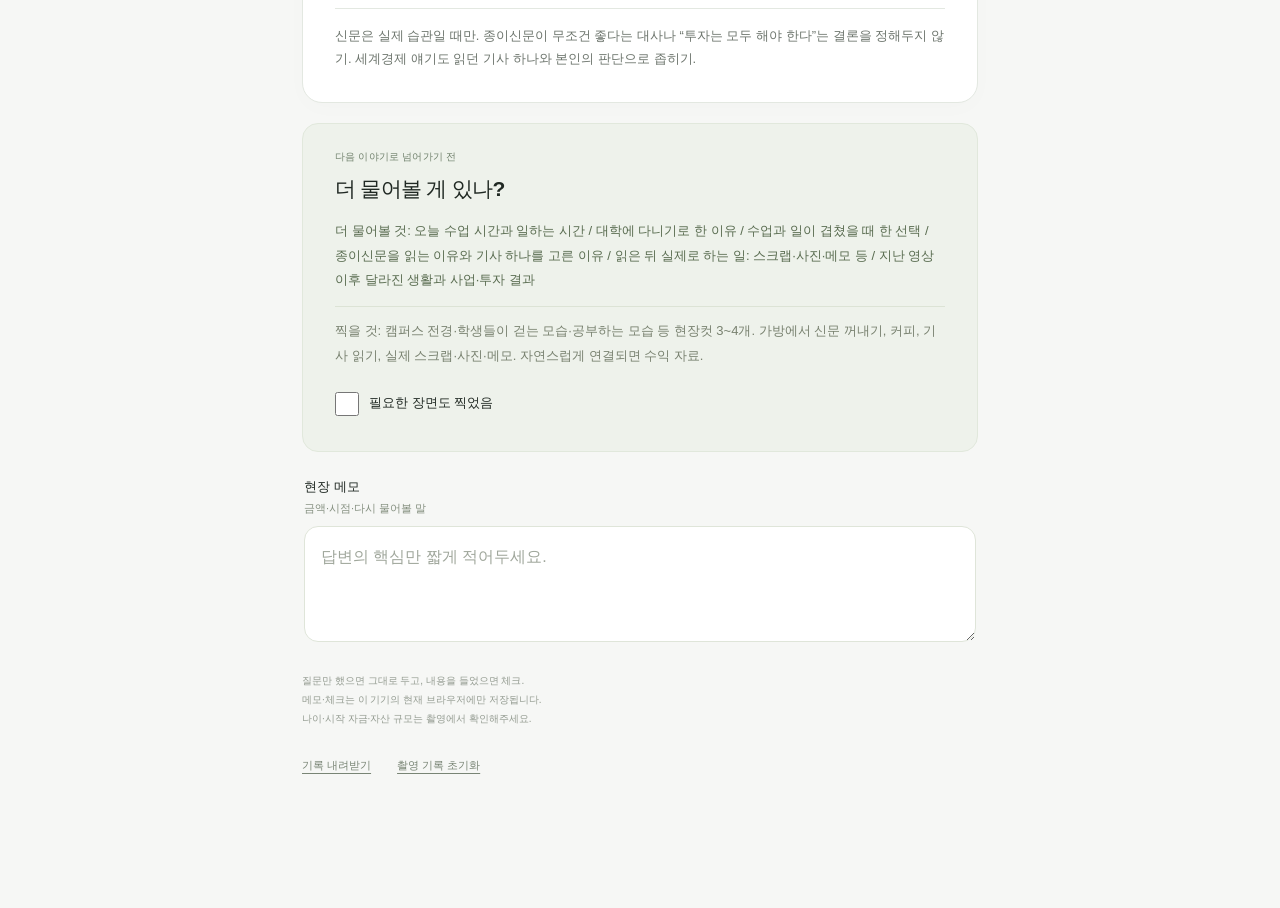
==== commit 80832942: "Apply final venue planning sheet with filming beats and questions" ====
--- a/index.html
+++ b/index.html
@@ -1,11 +1,11 @@
-<!doctype html><html lang="ko"><head><meta charset="utf-8"><meta name="viewport" content="width=device-width, initial-scale=1, viewport-fit=cover"><meta name="theme-color" content="#f5f4ee"><meta name="robots" content="noindex,nofollow"><title>사찍남 · 현장 카드</title><link rel="stylesheet" href="style.css"><link rel="stylesheet" href="refined.css?v=4"></head><body>
+<!doctype html><html lang="ko"><head><meta charset="utf-8"><meta name="viewport" content="width=device-width, initial-scale=1, viewport-fit=cover"><meta name="theme-color" content="#f5f4ee"><meta name="robots" content="noindex,nofollow"><title>사찍남 · 현장 카드</title><link rel="stylesheet" href="style.css"><link rel="stylesheet" href="refined.css?v=20261011"></head><body>
 <header><div class="brand">사찍남 <span>FIELD NOTES</span></div><span class="private">현장용</span></header>
 <main><section class="intro"><p class="eyebrow">유진님 편 · 300만원에서 수억원까지</p><h1>유진님 편<br>촬영 메모</h1><p class="sub">들은 내용은 체크하고, 빠진 건 한 번 더 물어보기.</p><div class="progress-label"><strong id="total"></strong><span id="save" role="status">이 브라우저에 자동 저장</span></div><progress id="progress" max="20" value="0" aria-label="전체 답변 확보 진행률"></progress></section>
-<nav id="nav" aria-label="촬영 장소"></nav><div id="topics" aria-label="이 장소에서 물어볼 이야기"></div>
+<details class="opening"><summary>시작 장면 · 이전 영상과 연결</summary><p>이전 영상 약 30초 요약 → 실제 지난 기간 자막 → 지금 캠퍼스에서 만남. 이전 영상의 결과·첫 300만원·인물 소개만 짧게 남기기.</p><p>캠퍼스 현장컷 3~4개 → 커피와 실제 종이신문 읽기. 과거 수치에는 당시 기준을 표시하고, 지금 수치와 섞지 않기.</p><p>제목: 사업과 투자로 수억원 자산 모은 22살 여대생<br>썸네일: 300만원으로 시작해 / 수억원 모은 22살 여대생<br>금액·나이·재학 상태 확인 후 확정.</p></details><nav id="nav" aria-label="촬영 장소"></nav><div id="topics" aria-label="이 장소에서 물어볼 이야기"></div>
 <article id="card"></article>
 <section class="move"><div class="eyebrow">다음 이야기로 넘어가기 전</div><h2>더 물어볼 게 있나?</h2><p id="missing"></p><p id="shot"></p><label class="shot-check"><input type="checkbox" id="shotDone"> 필요한 장면도 찍었음</label></section>
 <section class="notes"><label for="memo">현장 메모 <span>금액·시점·다시 물어볼 말</span></label><textarea id="memo" rows="3" placeholder="답변의 핵심만 짧게 적어두세요."></textarea></section>
 <div class="paging"><button id="prev">이전 구간</button><button id="next">다음 구간 →</button></div>
 <footer>질문만 했으면 그대로 두고, 내용을 들었으면 체크.<br>메모·체크는 이 기기의 현재 브라우저에만 저장됩니다.<br>나이·시작 자금·자산 규모는 촬영에서 확인해주세요.<div class="tools"><button id="export">기록 내려받기</button><button id="reset">촬영 기록 초기화</button></div></footer></main>
 <dialog id="resetDialog"><h2>촬영 기록을 비울까요?</h2><p>이 브라우저에 저장된 체크와 메모를 지웁니다. 필요하면 먼저 기록을 내려받으세요.</p><button id="cancelReset">취소</button><button id="confirmReset">기록 비우기</button></dialog>
-<script src="app.js?v=5"></script></body></html>
+<script src="app.js?v=20261011"></script></body></html>
--- a/refined.css
+++ b/refined.css
@@ -29,3 +29,5 @@
 .goal{margin:24px 0;padding:18px 20px;background:#eef3ee;border-radius:16px;} .goal p{margin:8px 0 0;font-size:18px;line-height:1.6;font-weight:600;} .answer span{line-height:1.65;}
 
 #topics{display:flex;gap:8px;flex-wrap:wrap;margin:16px 0;}#topics:empty{display:none}#topics button{border:1px solid #dce3dc;background:white;border-radius:10px;padding:10px 12px;color:#41574b;font:inherit;font-size:14px}#topics button[aria-current="true"]{background:#e8eee8;border-color:#536e5d;font-weight:700}
+
+.field-note{font-size:13px;line-height:1.8;color:#6d756d;border-top:1px solid #e3e8e1;padding-top:15px;margin-top:12px}.opening{margin-top:18px}.opening p{font-size:13px;line-height:1.8}
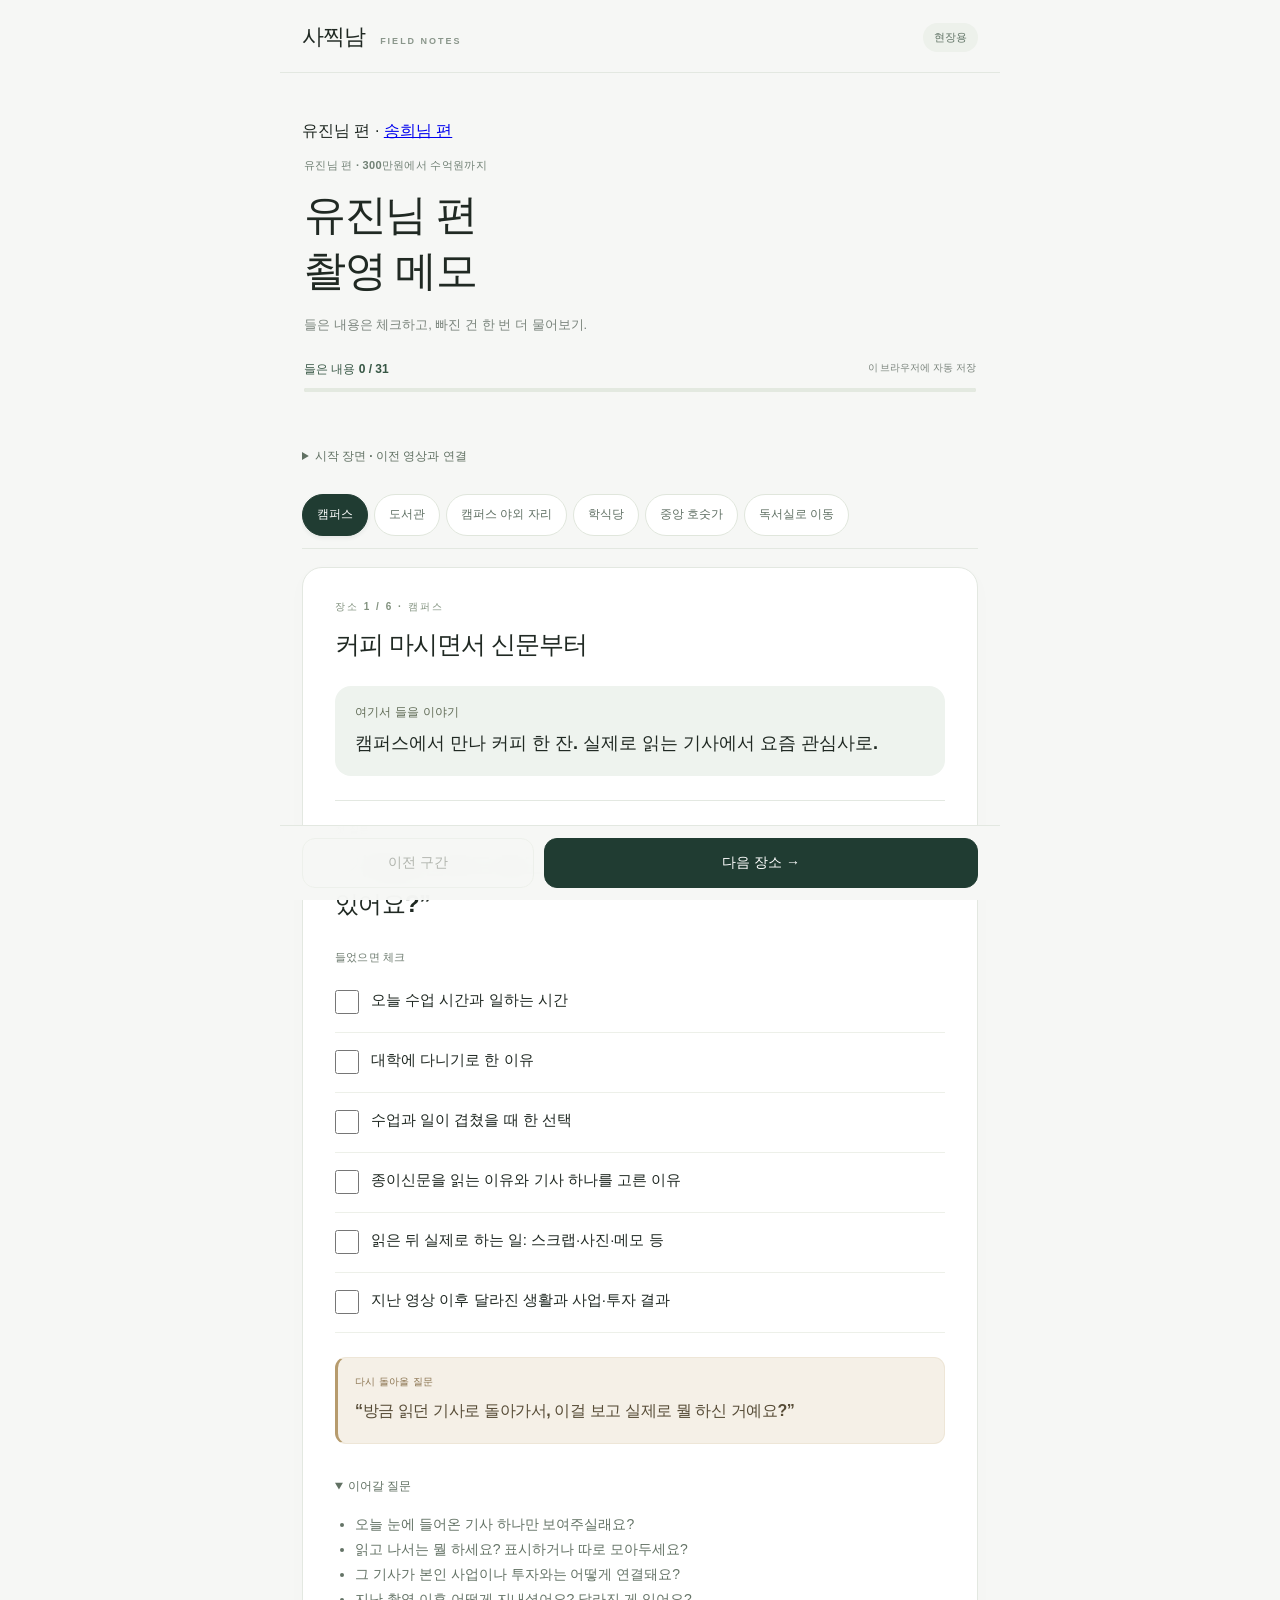
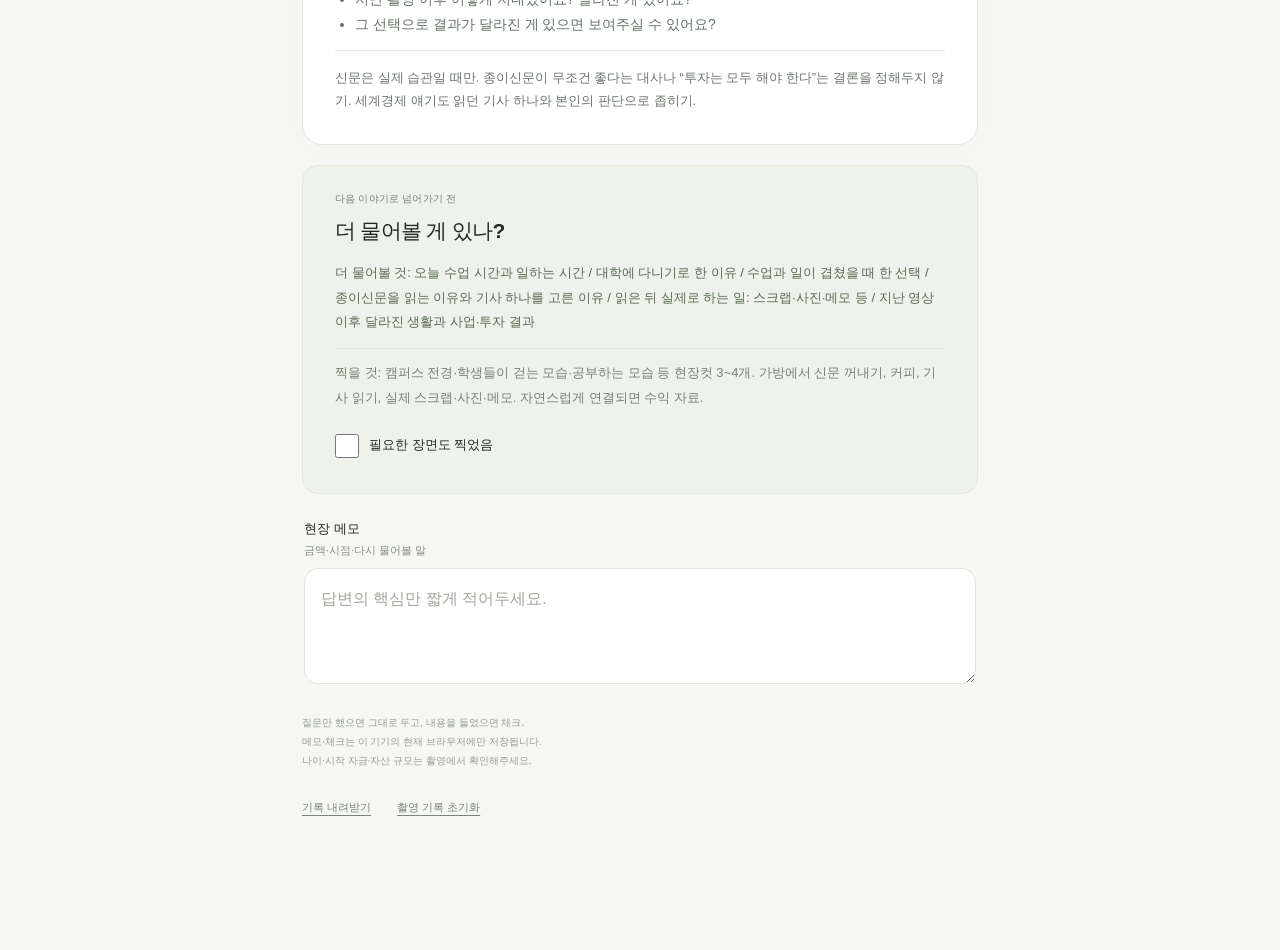
==== commit ec117338: "Add Songhee location-based filming cards" ====
--- a/index.html
+++ b/index.html
@@ -1,6 +1,6 @@
 <!doctype html><html lang="ko"><head><meta charset="utf-8"><meta name="viewport" content="width=device-width, initial-scale=1, viewport-fit=cover"><meta name="theme-color" content="#f5f4ee"><meta name="robots" content="noindex,nofollow"><title>사찍남 · 현장 카드</title><link rel="stylesheet" href="style.css"><link rel="stylesheet" href="refined.css?v=20261011"></head><body>
 <header><div class="brand">사찍남 <span>FIELD NOTES</span></div><span class="private">현장용</span></header>
-<main><section class="intro"><p class="eyebrow">유진님 편 · 300만원에서 수억원까지</p><h1>유진님 편<br>촬영 메모</h1><p class="sub">들은 내용은 체크하고, 빠진 건 한 번 더 물어보기.</p><div class="progress-label"><strong id="total"></strong><span id="save" role="status">이 브라우저에 자동 저장</span></div><progress id="progress" max="20" value="0" aria-label="전체 답변 확보 진행률"></progress></section>
+<main><p class="episode-links"><strong>유진님 편</strong> · <a href="songhee/">송희님 편</a></p><section class="intro"><p class="eyebrow">유진님 편 · 300만원에서 수억원까지</p><h1>유진님 편<br>촬영 메모</h1><p class="sub">들은 내용은 체크하고, 빠진 건 한 번 더 물어보기.</p><div class="progress-label"><strong id="total"></strong><span id="save" role="status">이 브라우저에 자동 저장</span></div><progress id="progress" max="20" value="0" aria-label="전체 답변 확보 진행률"></progress></section>
 <details class="opening"><summary>시작 장면 · 이전 영상과 연결</summary><p>이전 영상 약 30초 요약 → 실제 지난 기간 자막 → 지금 캠퍼스에서 만남. 이전 영상의 결과·첫 300만원·인물 소개만 짧게 남기기.</p><p>캠퍼스 현장컷 3~4개 → 커피와 실제 종이신문 읽기. 과거 수치에는 당시 기준을 표시하고, 지금 수치와 섞지 않기.</p><p>제목: 사업과 투자로 수억원 자산 모은 22살 여대생<br>썸네일: 300만원으로 시작해 / 수억원 모은 22살 여대생<br>금액·나이·재학 상태 확인 후 확정.</p></details><nav id="nav" aria-label="촬영 장소"></nav><div id="topics" aria-label="이 장소에서 물어볼 이야기"></div>
 <article id="card"></article>
 <section class="move"><div class="eyebrow">다음 이야기로 넘어가기 전</div><h2>더 물어볼 게 있나?</h2><p id="missing"></p><p id="shot"></p><label class="shot-check"><input type="checkbox" id="shotDone"> 필요한 장면도 찍었음</label></section>
